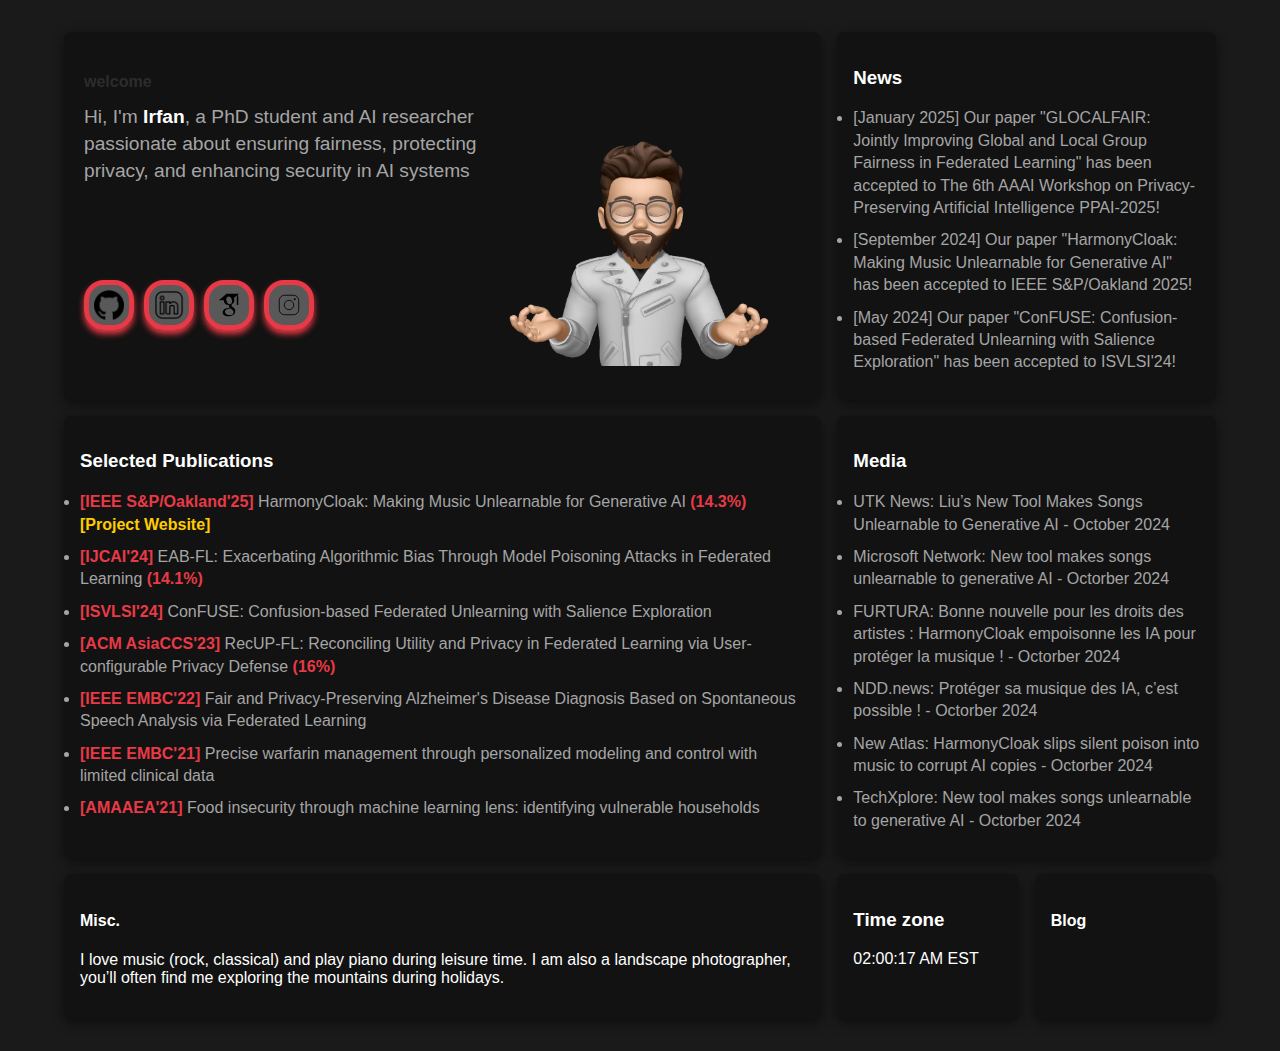
==== index.html @ f186165f "Update index.html" ====
<!DOCTYPE html>
<html lang="en">
<head>
  <meta charset="UTF-8">
  <meta name="viewport" content="width=device-width, initial-scale=1.0">
  <title>Syed Irfan Ali Meerza</title>
  <link rel="stylesheet" href="style_1.css">
</head>

<body>
  <div class="container">
    <!-- Main block (welcome section) -->
    <div class="block main-block">
        <div class="block-main-block-text">
            <h4>welcome</h4>
             <h1>Hi, I'm <span class="name">Irfan</span>, a PhD student and AI researcher passionate about ensuring fairness, protecting privacy, and enhancing security in AI systems</h1>
             <div class="social-icons">
                 <a href="https://github.com/irfanMee" target="_blank"><img src="figure/github-logo.png" alt="GitHub"></a> 
                 <a href="https://www.linkedin.com/in/irfan-meerza-2b6737b5/" target ="_blank"><img src="figure/business.png" alt="LinkedIn"></a>
                 <a href="https://scholar.google.com/citations?user=GYKWP3oAAAAJ&hl=en&authuser=3&oi=ao"  target="_blank"><img src="figure/google-scholar.svg" alt="Scholar"></a>
                 <a href="https://www.instagram.com/irfanmeerza/", target="_blank"><img src="figure/instagram.svg" alt="Instagram"></a>
             </div>
         </div>
         <div class="avatar">
             <img src="figure/irfan.png" alt="Irfan Avatar">
         </div>
    </div>

    <!-- About block -->
    <div class="block-about">
        <div class="block-about-block">
            <h3>News</h3>
            <li>[January 2025] Our paper "GLOCALFAIR: Jointly Improving Global and Local Group Fairness in Federated Learning" has been accepted to The 6th AAAI Workshop on Privacy-Preserving Artificial Intelligence PPAI-2025!</li>
            <li>[September 2024] Our paper "HarmonyCloak: Making Music Unlearnable for Generative AI" has been accepted to IEEE S&P/Oakland 2025!</li>
            <li>[May 2024] Our paper "ConFUSE: Confusion-based Federated Unlearning with Salience Exploration" has been accepted to ISVLSI'24!</li>
      

          </div>
    </div>

    <!-- Contact block -->
    <div class="block-publications">
        <div class="block-about-block">
            <h3>Selected Publications</h3>
            <li ><a href="https://www.computer.org/csdl/proceedings-article/sp/2025/223600a085/21B7RrbCU12" target="_blank"><span class="conf">[IEEE S&P/Oakland'25]</span> HarmonyCloak: Making Music Unlearnable for Generative AI <span class="conf">(14.3%)</span></a><a href="https://mosis.eecs.utk.edu/harmonycloak.html", target="_blank"> <span class="proj">[Project Website]</span></a></li>
            <li ><a href="https://www.computer.org/csdl/proceedings-article/sp/2025/223600a085/21B7RrbCU12" target="_blank"><span class="conf">[IJCAI'24]</span> EAB-FL: Exacerbating Algorithmic Bias Through Model Poisoning Attacks in Federated Learning <span class="conf">(14.1%)</span></a></li>
            <li ><a href="https://www.computer.org/csdl/proceedings-article/sp/2025/223600a085/21B7RrbCU12" target="_blank"><span class="conf">[ISVLSI'24]</span> ConFUSE: Confusion-based Federated Unlearning with Salience Exploration</a></li>
            <li ><a href="https://www.computer.org/csdl/proceedings-article/sp/2025/223600a085/21B7RrbCU12" target="_blank"><span class="conf">[ACM AsiaCCS'23]</span>  RecUP-FL: Reconciling Utility and Privacy in Federated Learning via User-configurable Privacy Defense <span class="conf">(16%)</span></a></li>
            <li ><a href="https://www.computer.org/csdl/proceedings-article/sp/2025/223600a085/21B7RrbCU12" target="_blank"><span class="conf">[IEEE EMBC'22]</span>  Fair and Privacy-Preserving Alzheimer's Disease Diagnosis Based on Spontaneous Speech Analysis via Federated Learning</a></li>
            <li ><a href="https://www.computer.org/csdl/proceedings-article/sp/2025/223600a085/21B7RrbCU12" target="_blank"><span class="conf">[IEEE EMBC'21]</span>  Precise warfarin management through personalized modeling and control with limited clinical data</a></li>
            <li ><a href="https://www.computer.org/csdl/proceedings-article/sp/2025/223600a085/21B7RrbCU12" target="_blank"><span class="conf">[AMAAEA'21]</span>  Food insecurity through machine learning lens: identifying vulnerable households</a></li>

            </span></a></li>

          </div>
    </div>

    <!-- Time zone block -->
    <div class="block-media">
        <div class="block-about-block">
            <h3>Media</h3>
            <li ><a href="https://www.eecs.utk.edu/lius-tool-makes-songs-unlearnable-ai/" target="_blank">UTK News: Liu’s New Tool Makes Songs Unlearnable to Generative AI - October 2024</a></li>
            <li><a href="https://www.msn.com/en-us/news/technology/new-tool-makes-songs-unlearnable-to-generative-ai/ar-AA1sNU7n" target="_blank">Microsoft Network: New tool makes songs unlearnable to generative AI - Octorber 2024</a></li>
            <li><a href="https://www.futura-sciences.com/tech/breves/technologie-bonne-nouvelle-droits-artistes-harmonycloak-empoisonne-ia-proteger-musique-10143/" target="_blank">	FURTURA: Bonne nouvelle pour les droits des artistes : HarmonyCloak empoisonne les IA pour protéger la musique ! - Octorber 2024</a></li>
            <li><a href="https://ndd.news/proteger-sa-musique-des-ia-cest-possible/" target="_blank">	NDD.news: Protéger sa musique des IA, c’est possible ! - Octorber 2024</a></li>
            <li><a href="https://newatlas.com/ai-humanoids/harmonycloak-music-protection-ai/" target="_blank">	New Atlas: HarmonyCloak slips silent poison into music to corrupt AI copies - Octorber 2024</a></li>
            <li><a href="https://techxplore.com/news/2024-10-tool-songs-unlearnable-generative-ai.html" target="_blank">	TechXplore: New tool makes songs unlearnable to generative AI - Octorber 2024</a></li>
          </div>
    </div>

    <!-- Freelancer status block -->
    <div class="block">
        <div class="block-about-block">
            <h4>Misc.</h4>
            <p>I love music (rock, classical) and play piano during leisure time. I am also a landscape photographer, you’ll often find me exploring the mountains during holidays.</p>
        </div>
    </div>

    <!-- Map and Blog row -->
    <div class="flex-container">
      <div class="block map-block" style="flex: 1; margin-right: 0.5rem;">
        <div class="time-block">
            <h3>Time zone</h3>
            <p id="time-display">Loading...</p>
          </div>
          <script>
            function updateTime() {
              const options = { timeZone: 'EST', hour: '2-digit', minute: '2-digit', second: '2-digit', hour12: true };
              const timeString = new Intl.DateTimeFormat('en-US', options).format(new Date());
              document.getElementById('time-display').textContent = `${timeString} EST`;
            }
        
            setInterval(updateTime, 1000);
            updateTime();
          </script>
          </div>
      <div class="block blog-block" style="flex: 1; margin-left: 0.5rem;">
        <h4>Blog</h4>
      </div>
    </div>
  </div>
</body>
</html>
---- style_1.css ----
/* Keyframes for the bounce animation */
@keyframes bounceIn {
    0% {
      transform: translateY(100px); /* Start from below */
      opacity: 0; /* Fully transparent */
    }
    50% {
      transform: translateY(-20px); /* Move slightly above */
      opacity: 0.6; /* Partially visible */
    }
    100% {
      transform: translateY(0); /* End at normal position */
      opacity: 1; /* Fully visible */
    }
  }

/* Apply animation to all blocks */
.container .block {
    animation: bounceIn 1.2s ease-in-out; /* Animation duration and easing */
    animation-fill-mode: both; /* Retain final position after animation ends */
  }

.container .block-about {
animation: bounceIn 1.7s ease-in-out; /* Animation duration and easing */
animation-fill-mode: both; /* Retain final position after animation ends */
}

.container .block-media {
animation: bounceIn 1.9s ease-in-out; /* Animation duration and easing */
animation-fill-mode: both; /* Retain final position after animation ends */
}
.container .block-publications {
animation: bounceIn 2.1s ease-in-out; /* Animation duration and easing */
animation-fill-mode: both; /* Retain final position after animation ends */
}
  


  
body {
margin: 0;
font-family: Arial, sans-serif;
background-color: #1a1a1a;
color: #fff;
display: flex;
flex-direction: column;
align-items: center;
}

.container {
display: grid;
gap: 1rem;
width: 90%;
max-width: 1200px;
margin: 2rem auto;
}


/* Desktop grid layout */
@media (min-width: 768px) {
.container {
    grid-template-columns: 2fr 1fr;
}
}

/* Mobile grid layout */
@media (max-width: 767px) {
.container {
    grid-template-columns: 1fr;
}
}

.block {
background: #121212;
border-radius: 8px;
padding: 1rem;
box-shadow: 0px 4px 12px rgba(0, 0, 0, 0.5);
}
.block:hover{transform: scale(1.02); /* Slight zoom on hover */
    box-shadow: 0px 4px 6px rgba(255, 255, 255, 0.3); /* Increase shadow on hover */
    border: 1px solid #e73a46; /* Optional: change background color */
}

.main-block {
    display: flex; /* Use flexbox to align text and avatar side by side */
    justify-content: space-between; /* Ensure space between text and avatar */
    align-items: top; /* Vertically center both text and avatar */
    padding: 20px; /* Add padding to the container */
    animation: bounceInbio 2s ease-out forwards; /* 2-second bounce animation */
    overflow: hidden; /* Prevent content from overflowing */
}

.main-block:hover {
    transform: scale(1.02); /* Slight zoom on hover */
    box-shadow: 0px 4px 6px rgba(255, 255, 255, 0.3); /* Increase shadow on hover */
    border: 1px solid #e73a46; /* Optional: change background color */
}


.block-main-block-text {
    width: 85%; /* Adjust width to occupy more space on the left side grid-column: span 2;*/
}

.block-main-block-text h4 {
color: #2c2c2c;
margin-bottom: 10px;
font-weight: 900;
}
.block-main-block-text h1 {
font-size: 1.2em;
line-height: 1.4;
color: #a5a5a5;
margin-bottom: 10px;
font-weight: 50;
}

.block-main-block-text .name {
font-weight: bold;
color: #fff;
}

.social-icons {
    padding-top: 20%;
    display: flex;
    gap: 10px;
}

.social-icons img {
    width: 30px;
    height: 30px;
    border-radius: 40%;
    padding: 5px;
    background-color: rgba(255, 255, 255, 0.3);
    border: 5px solid #e73a46;
    box-shadow: 0px 4px 6px #e73a46;
    transition: box-shadow 0.3s ease, background-color 0.7s ease, padding 0.7s ease;
}
.social-icons a {
    text-decoration: none;
}

.social-icons a:hover img {
    background-color: #e73a46;
    padding: 15px;
    box-shadow: 0px 4px 6px rgba(255, 255, 255, 0.3);
}

.avatar{
    padding-top: 7%;
}
.avatar img {
    width: 90%; /* Adjust width to control avatar size */
    height: auto;
    border-radius: 0%;
}


.block-about-block li {
    font-size: 1em;
    line-height: 1.4;
    color: #a5a5a5;
    margin-bottom: 10px;
    font-weight: 50;
}

.block-about-block a {
    color: #a5a5a5; /* Inherits the text color from the parent element */
    text-decoration: none; /* Removes underline */
}
.block-about-block a:visited,
.block-about-block a:active {
color: #a5a5a5; /* Ensure the color stays the same for all states */
}
.block-about-block a:hover{
    color: #e73a46;
    /* text-decoration: underline;*/
    background-color: #ffcc00;
}


.block-about:hover {
    transform: scale(1.02); /* Slight zoom on hover */
    box-shadow: 0px 4px 6px rgba(255, 255, 255, 0.3); /* Increase shadow on hover */
    border: 1px solid #e73a46; /* Optional: change background color */
}
.block-about {
    background: #121212;
    border-radius: 8px;
    padding: 1rem;
}


.block-media:hover {
    transform: scale(1.02); /* Slight zoom on hover */
    box-shadow: 0px 4px 6px rgba(255, 255, 255, 0.3); /* Increase shadow on hover */
    border: 1px solid #e73a46; /* Optional: change background color */
}
.block-media {
    background: #121212;
    border-radius: 8px;
    padding: 1rem;
}
.block-publications {
    background: #121212;
    border-radius: 8px;
    padding: 1rem;
}
.block-publications:hover {
    transform: scale(1.02); /* Slight zoom on hover */
    box-shadow: 0px 4px 6px rgba(255, 255, 255, 0.3); /* Increase shadow on hover */
    border: 1px solid #e73a46; /* Optional: change background color */
}
.block-publications .conf {
    font-weight: bold;
    color: #e73a46;;
    font-size: 1em;
}
.block-publications .proj {
    font-weight: bold;
    color: #ffcc00;;
    font-size: 1em;
}
.block-publications .proj:hover {
    font-weight: bold;
    color: #e73a46;;
    font-size: 1em;
}

.block-about {
    background: #121212;
    border-radius: 8px;
    padding: 1rem;
    box-shadow: 0px 4px 12px rgba(0, 0, 0, 0.5);
}
.block-media {
    background: #121212;
    border-radius: 8px;
    padding: 1rem;
    box-shadow: 0px 4px 12px rgba(0, 0, 0, 0.5);
}
.block-publications {
    background: #121212;
    border-radius: 8px;
    padding: 1rem;
    box-shadow: 0px 4px 12px rgba(0, 0, 0, 0.5);
}



.flex-container {
display: flex;
justify-content: space-between;
}

.map-block,
.blog-block {
cursor: pointer;
}

/* Styling blocks for hover effect 
.block:hover {
background-color: #1c1c1c;
}
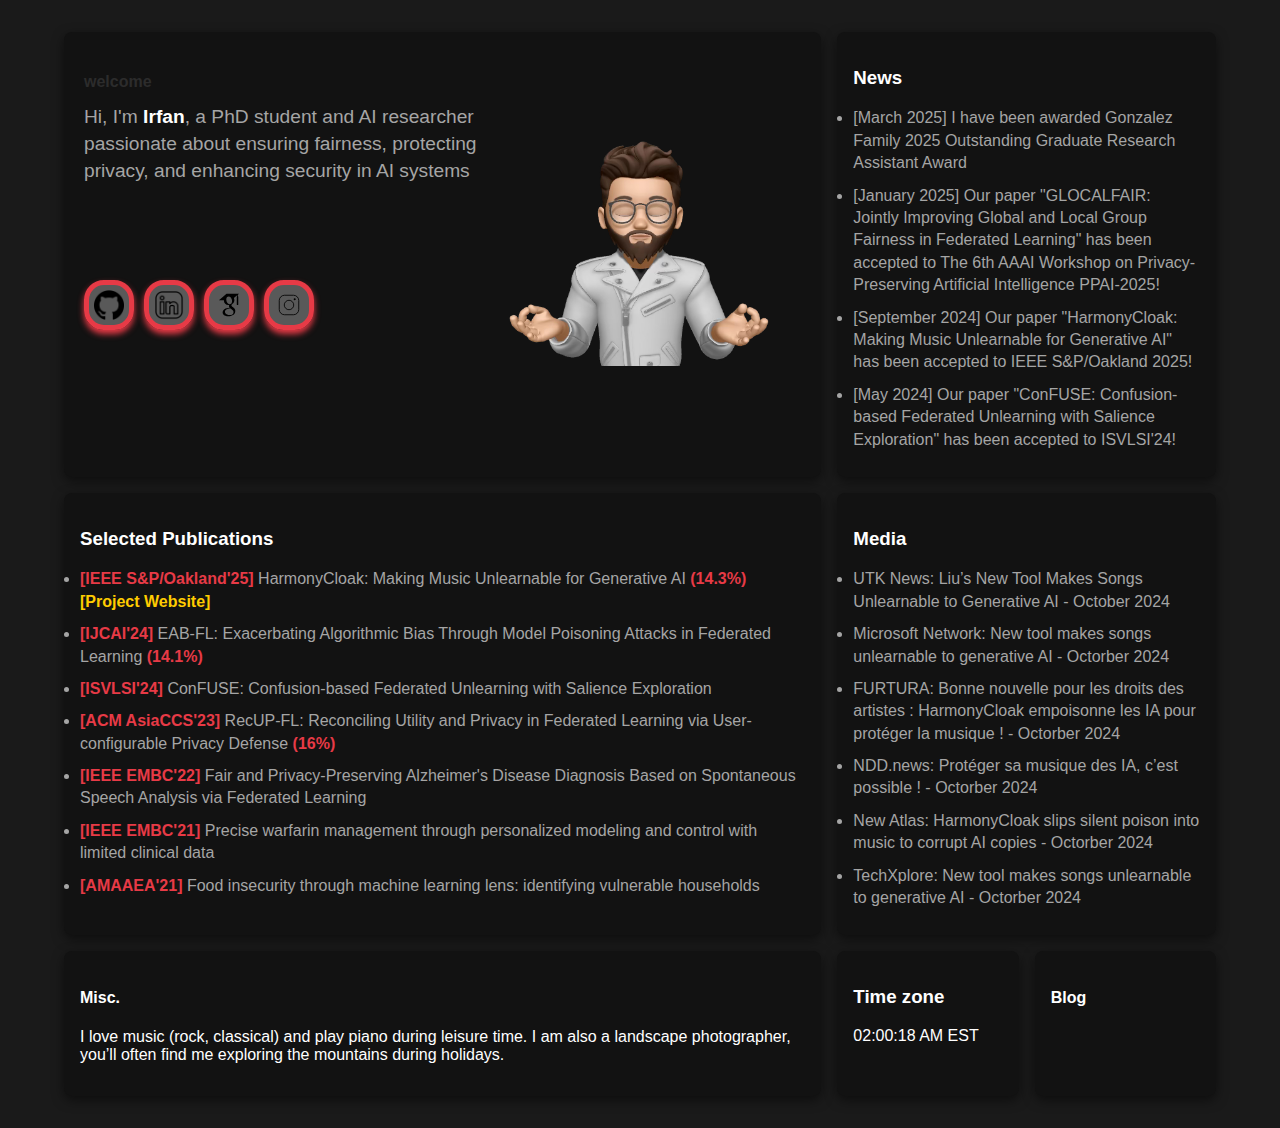
==== commit b58b8f6f: "Update index.html" ====
--- a/index.html
+++ b/index.html
@@ -30,6 +30,7 @@
     <div class="block-about">
         <div class="block-about-block">
             <h3>News</h3>
+            <li>[March 2025] I have been awarded Gonzalez Family 2025 Outstanding Graduate Research Assistant Award</li>
             <li>[January 2025] Our paper "GLOCALFAIR: Jointly Improving Global and Local Group Fairness in Federated Learning" has been accepted to The 6th AAAI Workshop on Privacy-Preserving Artificial Intelligence PPAI-2025!</li>
             <li>[September 2024] Our paper "HarmonyCloak: Making Music Unlearnable for Generative AI" has been accepted to IEEE S&P/Oakland 2025!</li>
             <li>[May 2024] Our paper "ConFUSE: Confusion-based Federated Unlearning with Salience Exploration" has been accepted to ISVLSI'24!</li>
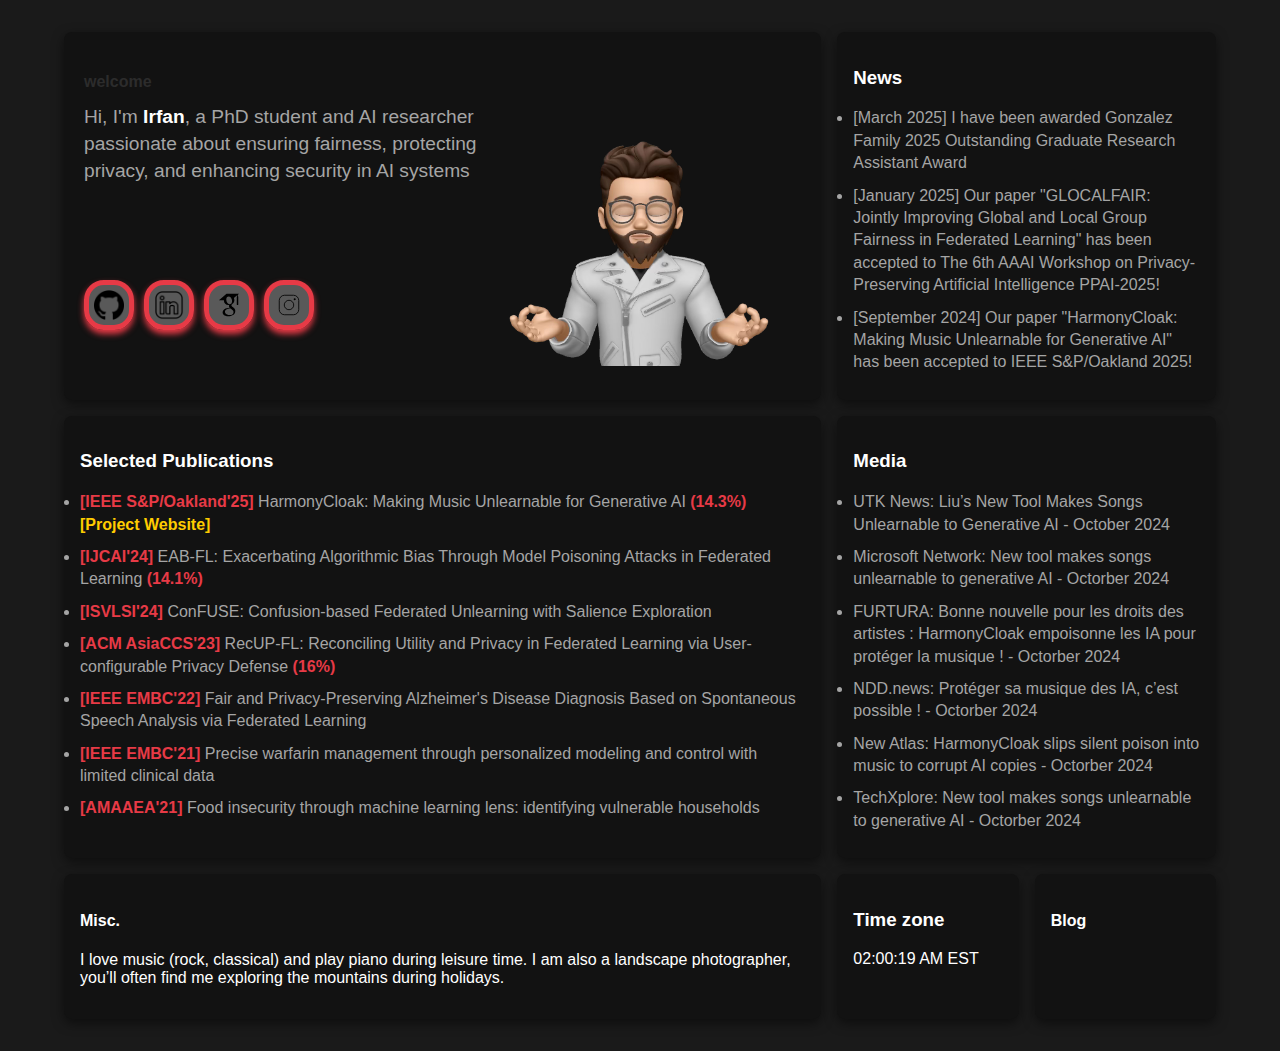
==== commit 4a47b818: "Update index.html" ====
--- a/index.html
+++ b/index.html
@@ -33,9 +33,6 @@
             <li>[March 2025] I have been awarded Gonzalez Family 2025 Outstanding Graduate Research Assistant Award</li>
             <li>[January 2025] Our paper "GLOCALFAIR: Jointly Improving Global and Local Group Fairness in Federated Learning" has been accepted to The 6th AAAI Workshop on Privacy-Preserving Artificial Intelligence PPAI-2025!</li>
             <li>[September 2024] Our paper "HarmonyCloak: Making Music Unlearnable for Generative AI" has been accepted to IEEE S&P/Oakland 2025!</li>
-            <li>[May 2024] Our paper "ConFUSE: Confusion-based Federated Unlearning with Salience Exploration" has been accepted to ISVLSI'24!</li>
-      
-
           </div>
     </div>
 
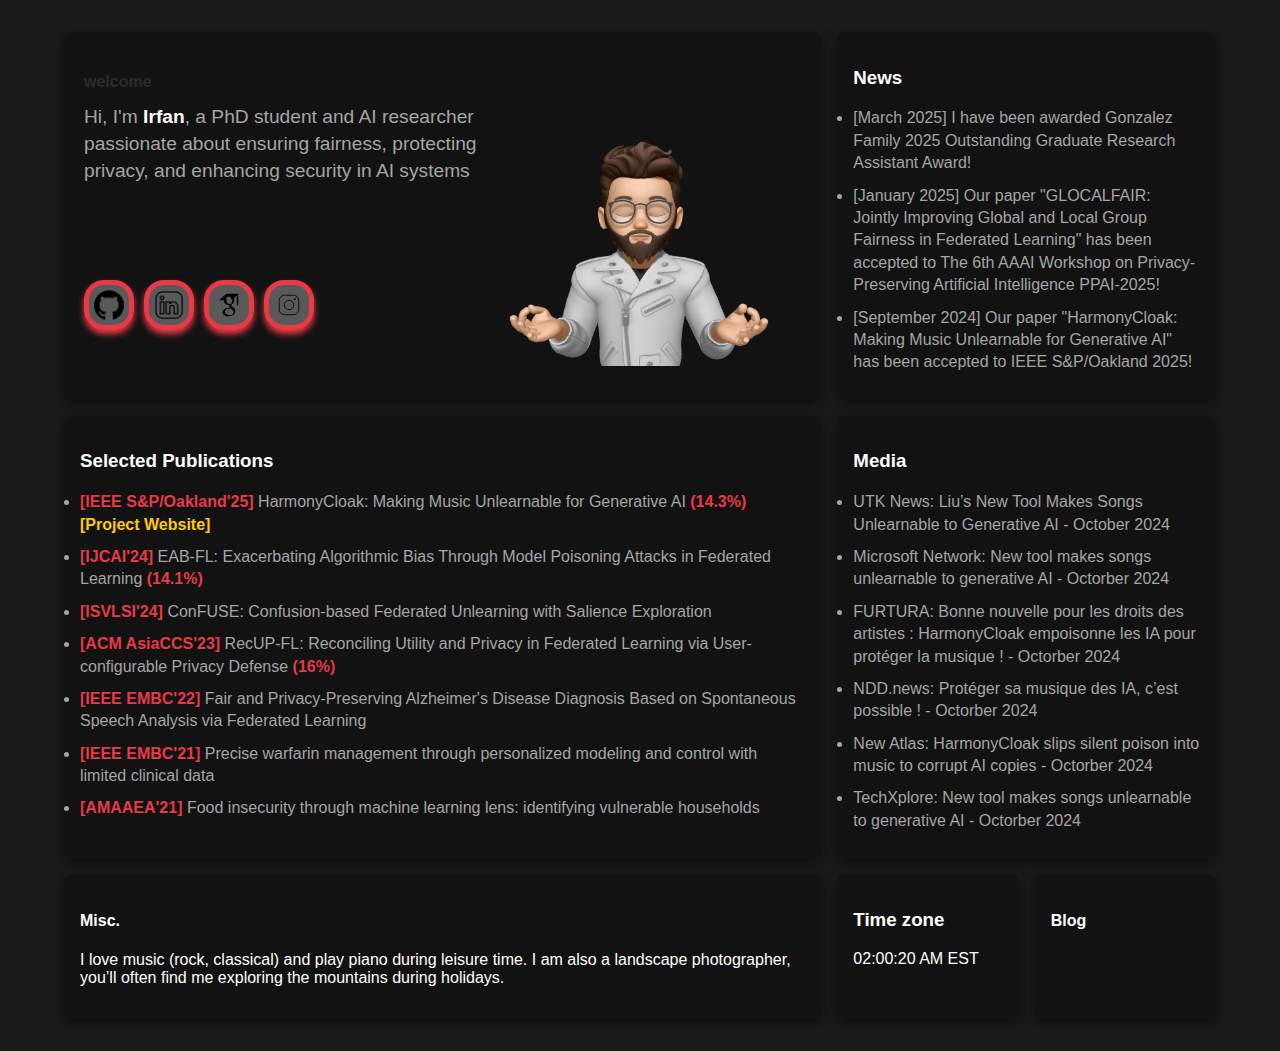
==== commit 912daade: "Update index.html" ====
--- a/index.html
+++ b/index.html
@@ -30,7 +30,7 @@
     <div class="block-about">
         <div class="block-about-block">
             <h3>News</h3>
-            <li>[March 2025] I have been awarded Gonzalez Family 2025 Outstanding Graduate Research Assistant Award</li>
+            <li>[March 2025] I have been awarded Gonzalez Family 2025 Outstanding Graduate Research Assistant Award!</li>
             <li>[January 2025] Our paper "GLOCALFAIR: Jointly Improving Global and Local Group Fairness in Federated Learning" has been accepted to The 6th AAAI Workshop on Privacy-Preserving Artificial Intelligence PPAI-2025!</li>
             <li>[September 2024] Our paper "HarmonyCloak: Making Music Unlearnable for Generative AI" has been accepted to IEEE S&P/Oakland 2025!</li>
           </div>
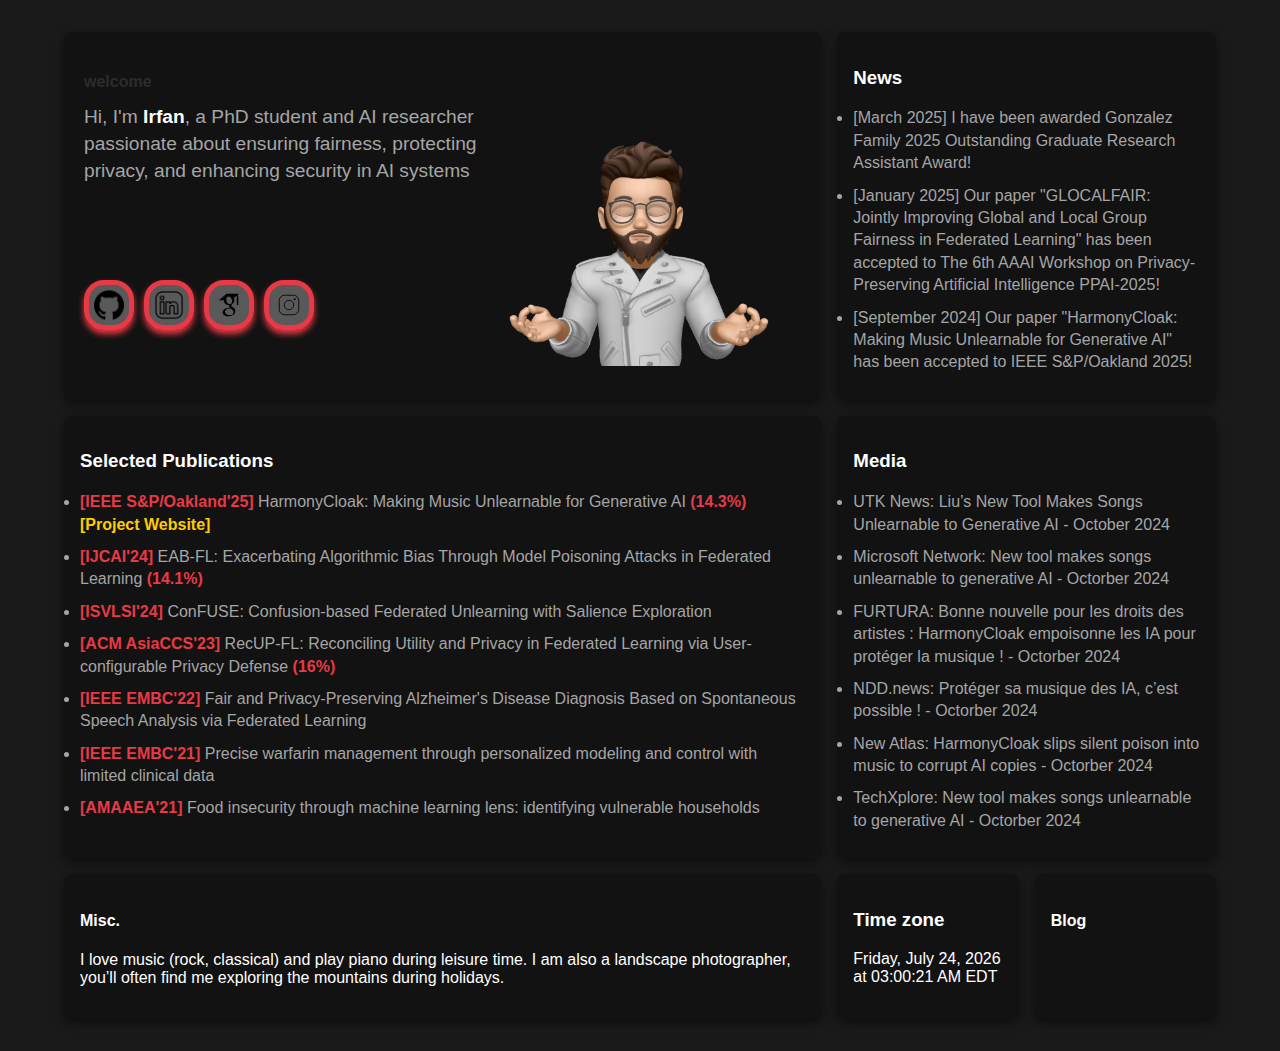
==== commit 91b348f2: "Update index.html" ====
--- a/index.html
+++ b/index.html
@@ -78,19 +78,30 @@
     <div class="flex-container">
       <div class="block map-block" style="flex: 1; margin-right: 0.5rem;">
         <div class="time-block">
-            <h3>Time zone</h3>
-            <p id="time-display">Loading...</p>
-          </div>
-          <script>
-            function updateTime() {
-              const options = { timeZone: 'EST', hour: '2-digit', minute: '2-digit', second: '2-digit', hour12: true };
-              const timeString = new Intl.DateTimeFormat('en-US', options).format(new Date());
-              document.getElementById('time-display').textContent = `${timeString} EST`;
-            }
+          <h3>Time zone</h3>
+          <p id="time-display">Loading...</p>
+        </div>
+        <script>
+          function updateTime() {
+            const options = { 
+              timeZone: 'America/New_York', // Automatically adjusts for DST
+              weekday: 'long',              // e.g., Monday
+              year: 'numeric',              // e.g., 2025
+              month: 'long',                // e.g., March
+              day: 'numeric',               // e.g., 10
+              hour: '2-digit',
+              minute: '2-digit',
+              second: '2-digit',
+              hour12: true,
+              timeZoneName: 'short'         // e.g., EDT or EST
+            };
+            const timeString = new Intl.DateTimeFormat('en-US', options).format(new Date());
+            document.getElementById('time-display').textContent = timeString;
+          }
         
-            setInterval(updateTime, 1000);
-            updateTime();
-          </script>
+          setInterval(updateTime, 1000);
+          updateTime();
+        </script>
           </div>
       <div class="block blog-block" style="flex: 1; margin-left: 0.5rem;">
         <h4>Blog</h4>
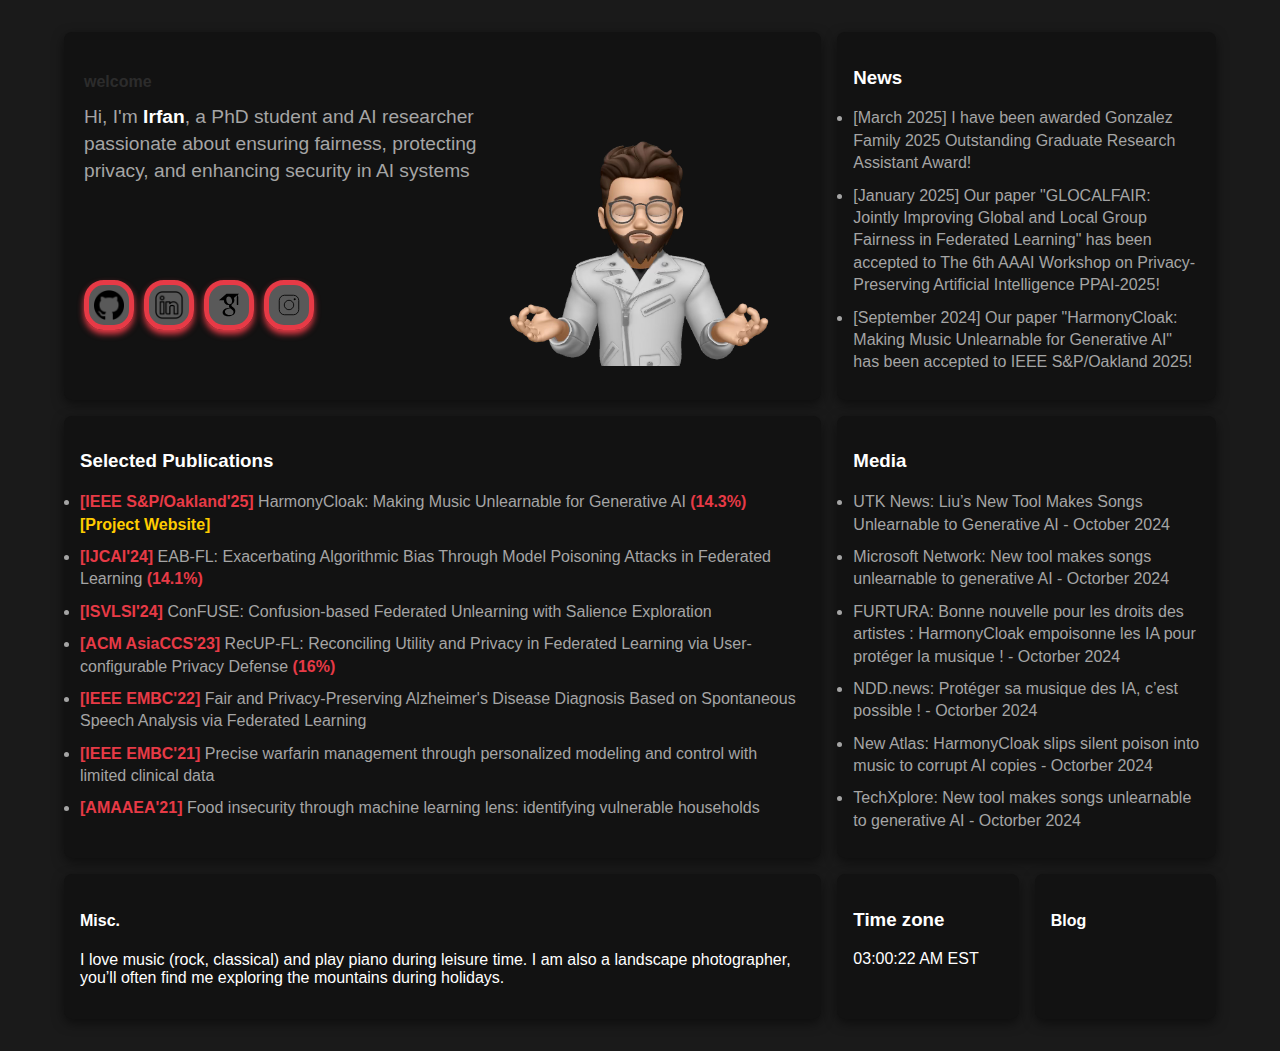
==== commit 3d03a593: "Update index.html" ====
--- a/index.html
+++ b/index.html
@@ -78,30 +78,19 @@
     <div class="flex-container">
       <div class="block map-block" style="flex: 1; margin-right: 0.5rem;">
         <div class="time-block">
-          <h3>Time zone</h3>
-          <p id="time-display">Loading...</p>
-        </div>
-        <script>
-          function updateTime() {
-            const options = { 
-              timeZone: 'America/New_York', // Automatically adjusts for DST
-              weekday: 'long',              // e.g., Monday
-              year: 'numeric',              // e.g., 2025
-              month: 'long',                // e.g., March
-              day: 'numeric',               // e.g., 10
-              hour: '2-digit',
-              minute: '2-digit',
-              second: '2-digit',
-              hour12: true,
-              timeZoneName: 'short'         // e.g., EDT or EST
-            };
-            const timeString = new Intl.DateTimeFormat('en-US', options).format(new Date());
-            document.getElementById('time-display').textContent = timeString;
-          }
+            <h3>Time zone</h3>
+            <p id="time-display">Loading...</p>
+          </div>
+          <script>
+            function updateTime() {
+              const options = { timeZone: 'America/New_York', hour: '2-digit', minute: '2-digit', second: '2-digit', hour12: true };
+              const timeString = new Intl.DateTimeFormat('en-US', options).format(new Date());
+              document.getElementById('time-display').textContent = `${timeString} EST`;
+            }
         
-          setInterval(updateTime, 1000);
-          updateTime();
-        </script>
+            setInterval(updateTime, 1000);
+            updateTime();
+          </script>
           </div>
       <div class="block blog-block" style="flex: 1; margin-left: 0.5rem;">
         <h4>Blog</h4>
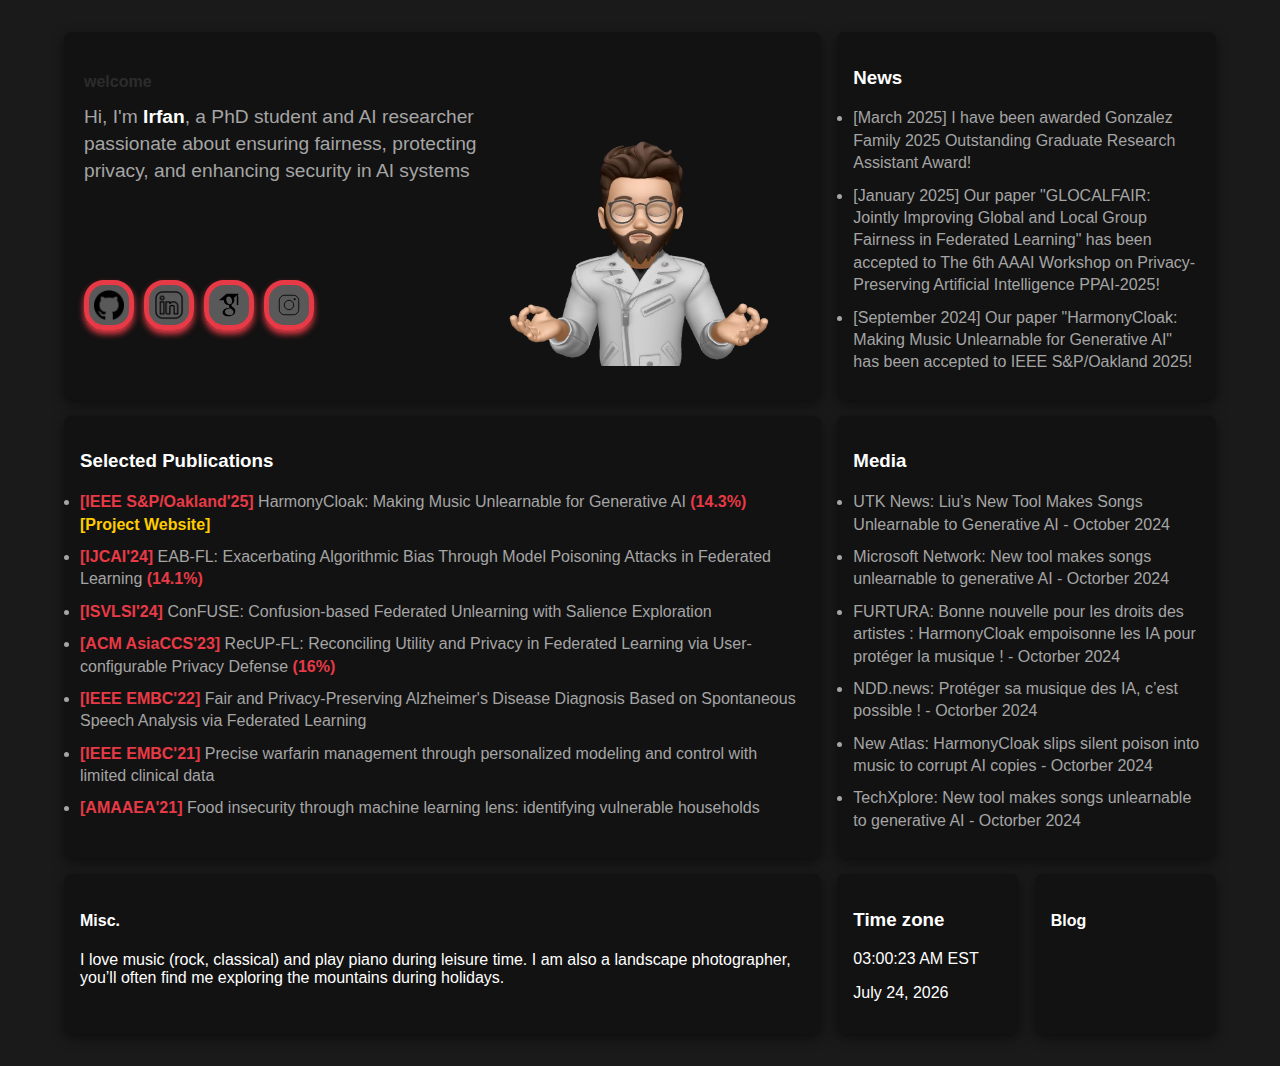
==== commit 2ead5047: "Update index.html" ====
--- a/index.html
+++ b/index.html
@@ -78,19 +78,38 @@
     <div class="flex-container">
       <div class="block map-block" style="flex: 1; margin-right: 0.5rem;">
         <div class="time-block">
-            <h3>Time zone</h3>
-            <p id="time-display">Loading...</p>
-          </div>
-          <script>
-            function updateTime() {
-              const options = { timeZone: 'America/New_York', hour: '2-digit', minute: '2-digit', second: '2-digit', hour12: true };
-              const timeString = new Intl.DateTimeFormat('en-US', options).format(new Date());
-              document.getElementById('time-display').textContent = `${timeString} EST`;
-            }
+          <h3>Time zone</h3>
+          <p id="time-display">Loading...</p>
+          <p id="date-display">Loading date...</p>
+        </div>
+        <script>
+          function updateTime() {
+            // Update time
+            const timeOptions = { 
+              timeZone: 'America/New_York', 
+              hour: '2-digit', 
+              minute: '2-digit', 
+              second: '2-digit', 
+              hour12: true 
+            };
+            const timeString = new Intl.DateTimeFormat('en-US', timeOptions).format(new Date());
+            document.getElementById('time-display').textContent = `${timeString} EST`;
         
-            setInterval(updateTime, 1000);
-            updateTime();
-          </script>
+            // Update date
+            const dateOptions = { 
+              timeZone: 'America/New_York', 
+              year: 'numeric', 
+              month: 'long', 
+              day: 'numeric'
+            };
+            const dateString = new Intl.DateTimeFormat('en-US', dateOptions).format(new Date());
+            document.getElementById('date-display').textContent = dateString;
+          }
+        
+          setInterval(updateTime, 1000);
+          updateTime();
+        </script>
+        
           </div>
       <div class="block blog-block" style="flex: 1; margin-left: 0.5rem;">
         <h4>Blog</h4>
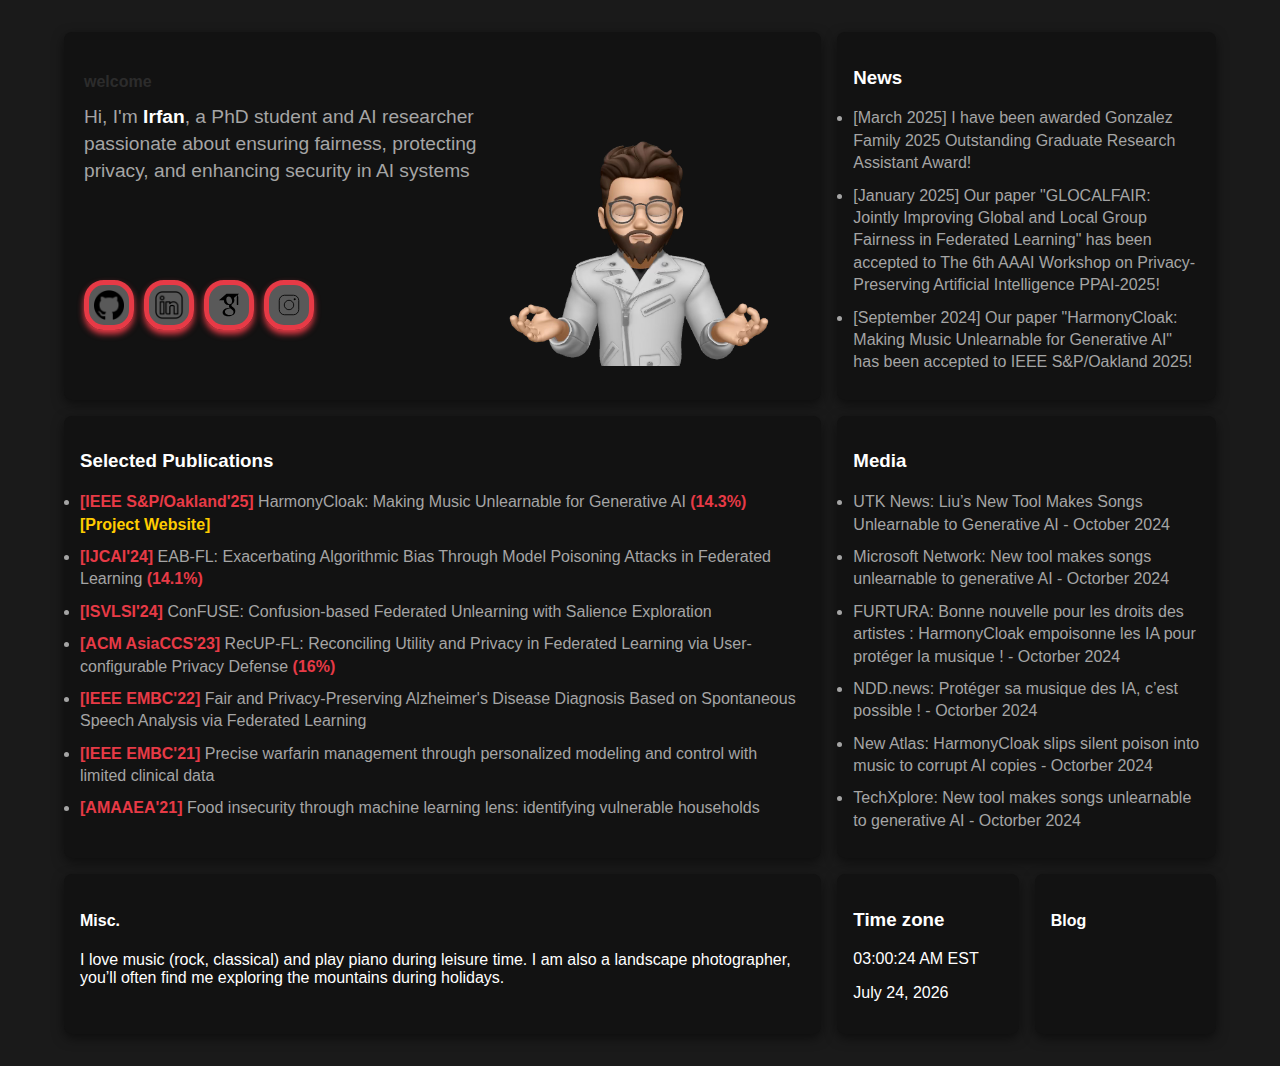
==== commit 2295cac9: "new_update" ====
--- a/index.html
+++ b/index.html
@@ -41,12 +41,12 @@
         <div class="block-about-block">
             <h3>Selected Publications</h3>
             <li ><a href="https://www.computer.org/csdl/proceedings-article/sp/2025/223600a085/21B7RrbCU12" target="_blank"><span class="conf">[IEEE S&P/Oakland'25]</span> HarmonyCloak: Making Music Unlearnable for Generative AI <span class="conf">(14.3%)</span></a><a href="https://mosis.eecs.utk.edu/harmonycloak.html", target="_blank"> <span class="proj">[Project Website]</span></a></li>
-            <li ><a href="https://www.computer.org/csdl/proceedings-article/sp/2025/223600a085/21B7RrbCU12" target="_blank"><span class="conf">[IJCAI'24]</span> EAB-FL: Exacerbating Algorithmic Bias Through Model Poisoning Attacks in Federated Learning <span class="conf">(14.1%)</span></a></li>
-            <li ><a href="https://www.computer.org/csdl/proceedings-article/sp/2025/223600a085/21B7RrbCU12" target="_blank"><span class="conf">[ISVLSI'24]</span> ConFUSE: Confusion-based Federated Unlearning with Salience Exploration</a></li>
-            <li ><a href="https://www.computer.org/csdl/proceedings-article/sp/2025/223600a085/21B7RrbCU12" target="_blank"><span class="conf">[ACM AsiaCCS'23]</span>  RecUP-FL: Reconciling Utility and Privacy in Federated Learning via User-configurable Privacy Defense <span class="conf">(16%)</span></a></li>
-            <li ><a href="https://www.computer.org/csdl/proceedings-article/sp/2025/223600a085/21B7RrbCU12" target="_blank"><span class="conf">[IEEE EMBC'22]</span>  Fair and Privacy-Preserving Alzheimer's Disease Diagnosis Based on Spontaneous Speech Analysis via Federated Learning</a></li>
-            <li ><a href="https://www.computer.org/csdl/proceedings-article/sp/2025/223600a085/21B7RrbCU12" target="_blank"><span class="conf">[IEEE EMBC'21]</span>  Precise warfarin management through personalized modeling and control with limited clinical data</a></li>
-            <li ><a href="https://www.computer.org/csdl/proceedings-article/sp/2025/223600a085/21B7RrbCU12" target="_blank"><span class="conf">[AMAAEA'21]</span>  Food insecurity through machine learning lens: identifying vulnerable households</a></li>
+            <li ><a href="https://www.ijcai.org/proceedings/2024/51" target="_blank"><span class="conf">[IJCAI'24]</span> EAB-FL: Exacerbating Algorithmic Bias Through Model Poisoning Attacks in Federated Learning <span class="conf">(14.1%)</span></a></li>
+            <li ><a href="https://www.computer.org/csdl/proceedings-article/isvlsi/2024/541100a427/20wHoGF8mxq" target="_blank"><span class="conf">[ISVLSI'24]</span> ConFUSE: Confusion-based Federated Unlearning with Salience Exploration</a></li>
+            <li ><a href="https://dl.acm.org/doi/10.1145/3579856.3582819" target="_blank"><span class="conf">[ACM AsiaCCS'23]</span>  RecUP-FL: Reconciling Utility and Privacy in Federated Learning via User-configurable Privacy Defense <span class="conf">(16%)</span></a></li>
+            <li ><a href="https://pubmed.ncbi.nlm.nih.gov/36086432/" target="_blank"><span class="conf">[IEEE EMBC'22]</span>  Fair and Privacy-Preserving Alzheimer's Disease Diagnosis Based on Spontaneous Speech Analysis via Federated Learning</a></li>
+            <li ><a href="https://pubmed.ncbi.nlm.nih.gov/34892338/" target="_blank"><span class="conf">[IEEE EMBC'21]</span>  Precise warfarin management through personalized modeling and control with limited clinical data</a></li>
+            <li ><a href="https://ageconsearch.umn.edu/record/314072" target="_blank"><span class="conf">[AMAAEA'21]</span>  Food insecurity through machine learning lens: identifying vulnerable households</a></li>
 
             </span></a></li>
 
